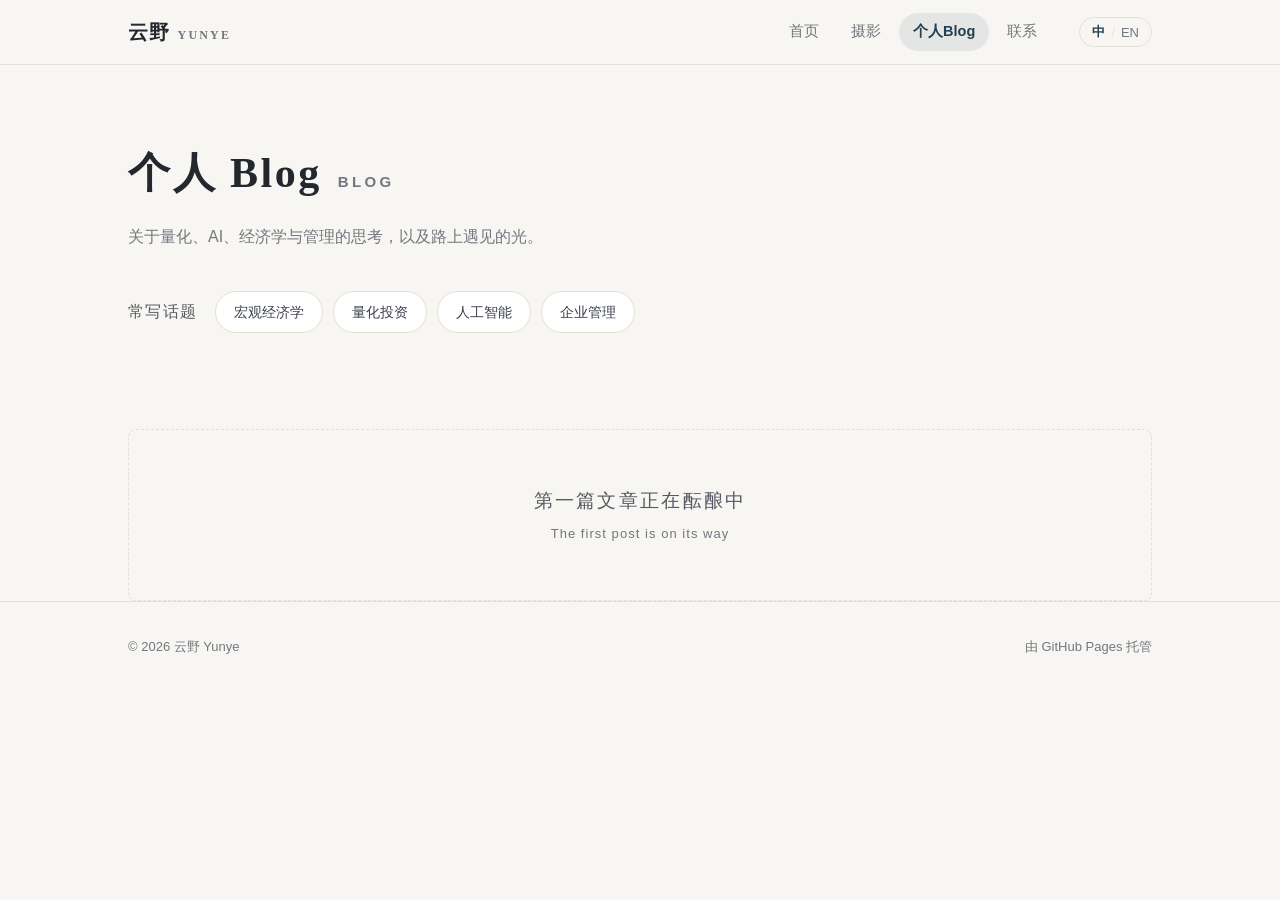
==== blog.html @ a6f7af93 "研究栏目改为个人 Blog：文章列表结构 + posts.js 登记机制 Co-Authored-By: Claude Fable 5 <noreply@anthropic.com>" ====
<!DOCTYPE html>
<html lang="zh-CN">
<head>
  <meta charset="UTF-8">
  <meta name="viewport" content="width=device-width, initial-scale=1.0">
  <title>个人Blog · 云野 Yunye</title>
  <meta name="description" content="云野的个人博客——量化、AI、经济学与管理的思考记录。">
  <link rel="icon" type="image/svg+xml" href="favicon.svg">
  <link rel="stylesheet" href="assets/css/style.css">
</head>
<body data-title-key="doc.title.blog">

  <header class="site-header">
    <nav class="nav container">
      <a class="brand" href="index.html">云野<span>Yunye</span></a>
      <ul class="nav-links">
        <li><a href="index.html" data-i18n="nav.home"></a></li>
        <li><a href="photography.html" data-i18n="nav.photography"></a></li>
        <li><a href="blog.html" data-i18n="nav.blog"></a></li>
        <li><a href="contact.html" data-i18n="nav.contact"></a></li>
      </ul>
      <button class="lang-toggle" type="button"><span class="zh on">中</span><span class="sep">/</span><span class="en">EN</span></button>
    </nav>
  </header>

  <main class="container">
    <div class="page-head">
      <h1><span data-i18n="blog.title"></span><span class="en" data-i18n="blog.title.en"></span></h1>
      <p class="sub" data-i18n="blog.sub"></p>
    </div>

    <div class="blog-topics">
      <span class="topics-label" data-i18n="blog.topics"></span>
      <div class="tags">
        <span class="tag" data-i18n="interest.1"></span>
        <span class="tag" data-i18n="interest.2"></span>
        <span class="tag" data-i18n="interest.3"></span>
        <span class="tag" data-i18n="interest.4"></span>
      </div>
    </div>

    <div id="post-list"></div>

    <div class="empty-state" id="blog-empty">
      <div class="zh" data-i18n="blog.empty"></div>
      <div class="en" data-i18n="blog.empty.en"></div>
    </div>
  </main>

  <footer class="site-footer">
    <div class="container">
      <div>© <span class="footer-year"></span> 云野 Yunye</div>
      <div data-i18n="footer.right"></div>
    </div>
  </footer>

  <script src="assets/js/i18n.js"></script>
  <script src="assets/js/photos.js"></script>
  <script src="assets/js/posts.js"></script>
  <script src="assets/js/main.js"></script>
</body>
</html>
---- assets/css/style.css ----
/* ============================================
   云野 Yunye — 个人网站
   风格：纸感、留白、深蓝点缀（呼应星空摄影）
   ============================================ */

:root {
  --paper: #f7f6f2;
  --paper-2: #efede6;
  --ink: #23272e;
  --muted: #73777f;
  --line: #e3e0d7;
  --accent: #33566e;
  --accent-deep: #243f51;
  --serif: "Songti SC", "STSong", "Noto Serif CJK SC", "Source Han Serif SC", Georgia, "Times New Roman", serif;
  --sans: -apple-system, BlinkMacSystemFont, "PingFang SC", "Helvetica Neue", "Segoe UI", "Microsoft YaHei", sans-serif;
  --maxw: 1080px;
}

* { margin: 0; padding: 0; box-sizing: border-box; }

html { scroll-behavior: smooth; }

body {
  background: var(--paper);
  color: var(--ink);
  font-family: var(--sans);
  font-size: 16px;
  line-height: 1.75;
  -webkit-font-smoothing: antialiased;
}

::selection { background: rgba(51, 86, 110, .18); }

a { color: var(--accent); text-decoration: none; }
a:hover { color: var(--accent-deep); }

img { display: block; max-width: 100%; }

.container { max-width: var(--maxw); margin: 0 auto; padding: 0 28px; }

/* ---------- 顶部导航 ---------- */
.site-header {
  position: sticky; top: 0; z-index: 50;
  background: rgba(247, 246, 242, .88);
  backdrop-filter: saturate(140%) blur(10px);
  border-bottom: 1px solid var(--line);
}
.nav { display: flex; align-items: center; height: 64px; gap: 28px; }
.brand {
  font-family: var(--serif); font-size: 20px; font-weight: 700;
  color: var(--ink); letter-spacing: .04em; margin-right: auto;
}
.brand span { font-size: 12px; color: var(--muted); letter-spacing: .18em; margin-left: 8px; text-transform: uppercase; }
.nav-links { display: flex; list-style: none; gap: 4px; }
.nav-links a {
  display: block; padding: 6px 14px; border-radius: 999px;
  color: var(--muted); font-size: 14.5px; transition: color .2s, background .2s;
}
.nav-links a:hover { color: var(--ink); background: var(--paper-2); }
.nav-links a.active { color: var(--accent-deep); background: rgba(51, 86, 110, .1); font-weight: 600; }

.lang-toggle {
  display: flex; align-items: center; gap: 6px;
  border: 1px solid var(--line); background: transparent; border-radius: 999px;
  padding: 5px 12px; cursor: pointer; font-size: 13px; color: var(--muted);
  font-family: var(--sans); transition: border-color .2s;
}
.lang-toggle:hover { border-color: var(--accent); }
.lang-toggle .on { color: var(--accent-deep); font-weight: 700; }
.lang-toggle .sep { color: var(--line); }

/* ---------- 首页 Hero ---------- */
.hero {
  display: grid; grid-template-columns: 1.25fr .9fr; gap: 64px;
  align-items: center; padding: 84px 0 72px;
}
.hero-eyebrow { font-size: 14px; letter-spacing: .12em; color: var(--muted); margin-bottom: 18px; }
.hero h1 {
  font-family: var(--serif); font-size: 64px; font-weight: 700;
  letter-spacing: .06em; line-height: 1.15;
}
.hero h1 .latin {
  display: block; font-size: 18px; font-weight: 400; color: var(--muted);
  letter-spacing: .3em; text-transform: uppercase; margin-top: 10px; font-family: var(--sans);
}
.hero-poem {
  margin: 30px 0 26px; padding-left: 18px; border-left: 3px solid var(--accent);
  font-family: var(--serif); font-size: 19px; color: var(--accent-deep);
}
.hero-poem cite { display: block; font-family: var(--sans); font-style: normal; font-size: 13px; color: var(--muted); margin-top: 6px; }
.hero-bio { color: #3c414a; max-width: 46ch; }
.hero-cta { display: flex; gap: 14px; margin-top: 36px; }
.btn {
  display: inline-block; padding: 11px 26px; border-radius: 999px; font-size: 14.5px;
  border: 1px solid var(--accent); transition: all .2s;
}
.btn-solid { background: var(--accent); color: #fff; }
.btn-solid:hover { background: var(--accent-deep); color: #fff; }
.btn-ghost { color: var(--accent-deep); background: transparent; }
.btn-ghost:hover { background: rgba(51, 86, 110, .08); }

.hero-avatar { position: relative; }
.hero-avatar img {
  width: 100%; aspect-ratio: 4 / 5; object-fit: cover; object-position: 100% 50%;
  border-radius: 6px; box-shadow: 0 24px 60px -24px rgba(35, 39, 46, .45);
}
.hero-avatar::after {
  content: ""; position: absolute; inset: 0; border-radius: 6px;
  box-shadow: inset 0 0 0 1px rgba(255, 255, 255, .25); pointer-events: none;
}

/* ---------- 通用版块 ---------- */
.section { padding: 56px 0; border-top: 1px solid var(--line); }
.section-title {
  font-family: var(--serif); font-size: 28px; letter-spacing: .05em;
  display: flex; align-items: baseline; gap: 14px; margin-bottom: 30px;
}
.section-title::after { content: ""; flex: 1; height: 1px; background: var(--line); }
.section-title .en { font-family: var(--sans); font-size: 13px; color: var(--muted); letter-spacing: .2em; text-transform: uppercase; }

.two-col { display: grid; grid-template-columns: 1fr 1fr; gap: 40px; }
.prose p { color: #3c414a; margin-bottom: 14px; }

/* 教育经历 */
.edu-item { display: grid; grid-template-columns: 150px 1fr; gap: 8px 24px; padding: 18px 0; border-bottom: 1px dashed var(--line); }
.edu-item:last-child { border-bottom: none; }
.edu-time { font-size: 13.5px; color: var(--muted); font-variant-numeric: tabular-nums; padding-top: 3px; }
.edu-name { font-weight: 600; font-size: 16.5px; }
.edu-note { font-size: 13.5px; color: var(--accent); margin-top: 2px; }

/* 兴趣标签 */
.tags { display: flex; flex-wrap: wrap; gap: 10px; }
.tag {
  padding: 8px 18px; border: 1px solid var(--line); border-radius: 999px;
  font-size: 14px; color: #3c414a; background: #fff; transition: all .2s;
}
.tag:hover { border-color: var(--accent); color: var(--accent-deep); }

/* 首页精选摄影 */
.featured-card {
  display: grid; grid-template-columns: 1fr 1fr; overflow: hidden;
  border: 1px solid var(--line); border-radius: 8px; background: #fff;
  transition: box-shadow .25s, transform .25s;
}
.featured-card:hover { box-shadow: 0 20px 50px -20px rgba(35, 39, 46, .3); transform: translateY(-3px); }
.featured-card img { width: 100%; height: 100%; object-fit: cover; aspect-ratio: 4/3; }
.featured-body { padding: 34px 32px; display: flex; flex-direction: column; justify-content: center; }
.featured-body h3 { font-family: var(--serif); font-size: 22px; margin-bottom: 8px; }
.featured-body .meta { font-size: 13px; color: var(--muted); margin-bottom: 14px; }
.featured-body p { font-size: 14.5px; color: #3c414a; margin-bottom: 20px; }
.featured-link { font-size: 14px; font-weight: 600; }

/* ---------- 页头（内页） ---------- */
.page-head { padding: 72px 0 40px; }
.page-head h1 { font-family: var(--serif); font-size: 42px; letter-spacing: .06em; }
.page-head h1 .en { font-family: var(--sans); font-size: 15px; color: var(--muted); letter-spacing: .22em; text-transform: uppercase; margin-left: 16px; }
.page-head .sub { color: var(--muted); margin-top: 12px; max-width: 60ch; }

/* ---------- 摄影画廊 ---------- */
.filter-bar { display: flex; flex-wrap: wrap; gap: 8px; padding-bottom: 28px; border-bottom: 1px solid var(--line); margin-bottom: 34px; }
.filter-btn {
  border: 1px solid transparent; background: transparent; border-radius: 999px;
  padding: 7px 18px; font-size: 14px; color: var(--muted); cursor: pointer;
  font-family: var(--sans); transition: all .2s;
}
.filter-btn:hover { color: var(--ink); background: var(--paper-2); }
.filter-btn.active { color: #fff; background: var(--accent); }

.gallery { columns: 3; column-gap: 22px; padding-bottom: 72px; }
.photo-card {
  break-inside: avoid; margin-bottom: 22px; border-radius: 6px; overflow: hidden;
  background: #fff; border: 1px solid var(--line); cursor: zoom-in;
  transition: box-shadow .25s, transform .25s;
}
.photo-card:hover { box-shadow: 0 18px 44px -18px rgba(35, 39, 46, .35); transform: translateY(-2px); }
.photo-card .thumb { overflow: hidden; }
.photo-card img { width: 100%; transition: transform .5s ease; }
.photo-card:hover img { transform: scale(1.03); }
.photo-info { padding: 14px 16px 16px; }
.photo-info h3 { font-family: var(--serif); font-size: 16.5px; }
.photo-info .meta { font-size: 12.5px; color: var(--muted); margin-top: 3px; }
.photo-info .desc { font-size: 13.5px; color: #4a4f57; margin-top: 8px; }

.photo-placeholder {
  break-inside: avoid; margin-bottom: 22px; border-radius: 6px;
  border: 1.5px dashed var(--line); min-height: 220px;
  display: flex; flex-direction: column; align-items: center; justify-content: center; gap: 8px;
  color: var(--muted); font-size: 14px; background: rgba(255, 255, 255, .5);
}
.photo-placeholder .cat { font-family: var(--serif); font-size: 17px; letter-spacing: .1em; }

/* 灯箱 */
.lightbox {
  position: fixed; inset: 0; z-index: 100; display: none;
  background: rgba(18, 21, 25, .94); backdrop-filter: blur(6px);
}
.lightbox.open { display: flex; align-items: center; justify-content: center; }
.lightbox-inner { max-width: min(1200px, 92vw); max-height: 90vh; display: flex; flex-direction: column; }
.lightbox-inner img { max-height: 74vh; width: auto; max-width: 100%; object-fit: contain; margin: 0 auto; border-radius: 4px; }
.lightbox-caption { color: #d8d5cc; text-align: center; padding: 18px 20px 4px; }
.lightbox-caption h3 { font-family: var(--serif); font-size: 18px; color: #fff; }
.lightbox-caption .meta { font-size: 13px; color: #9aa0a8; margin-top: 4px; }
.lightbox-caption .desc { font-size: 13.5px; margin-top: 8px; }
.lb-btn {
  position: absolute; border: none; background: rgba(255, 255, 255, .08); color: #e8e6df;
  width: 46px; height: 46px; border-radius: 50%; font-size: 20px; cursor: pointer;
  display: flex; align-items: center; justify-content: center; transition: background .2s;
}
.lb-btn:hover { background: rgba(255, 255, 255, .2); }
.lb-close { top: 26px; right: 26px; }
.lb-prev { left: 26px; top: 50%; transform: translateY(-50%); }
.lb-next { right: 26px; top: 50%; transform: translateY(-50%); }

/* ---------- 研究方向卡片 ---------- */
.dir-grid { display: grid; grid-template-columns: 1fr 1fr; gap: 20px; }
.dir-card {
  border: 1px solid var(--line); border-radius: 8px; background: #fff; padding: 26px 28px;
  transition: box-shadow .25s, transform .25s;
}
.dir-card:hover { box-shadow: 0 16px 40px -18px rgba(35, 39, 46, .25); transform: translateY(-2px); }
.dir-card h3 { font-family: var(--serif); font-size: 19px; margin-bottom: 6px; }
.dir-card .en { font-size: 12px; color: var(--muted); letter-spacing: .14em; text-transform: uppercase; }
.dir-card p { font-size: 14px; color: #4a4f57; margin-top: 12px; }

.empty-state {
  margin-top: 44px; border: 1.5px dashed var(--line); border-radius: 8px;
  padding: 54px 30px; text-align: center; color: var(--muted);
}
.empty-state .zh { font-family: var(--serif); font-size: 19px; letter-spacing: .12em; color: #565b63; }
.empty-state .en { font-size: 13px; margin-top: 6px; letter-spacing: .08em; }

/* ---------- 博客 ---------- */
.blog-topics { display: flex; align-items: center; gap: 18px; margin-bottom: 44px; flex-wrap: wrap; }
.blog-topics .topics-label { font-family: var(--serif); font-size: 16px; color: #565b63; letter-spacing: .08em; }

#post-list { padding-bottom: 8px; }
.post-item {
  display: grid; grid-template-columns: 150px 1fr; gap: 6px 28px;
  padding: 24px 0; border-bottom: 1px dashed var(--line); color: var(--ink);
}
.post-item h3 { font-family: var(--serif); font-size: 20px; transition: color .2s; }
.post-item:hover h3 { color: var(--accent-deep); }
.post-date { font-size: 13.5px; color: var(--muted); font-variant-numeric: tabular-nums; padding-top: 5px; }
.post-excerpt { font-size: 14px; color: #4a4f57; margin-top: 6px; }
.post-more { display: inline-block; font-size: 13px; color: var(--accent); margin-top: 8px; }

/* ---------- 联系页 ---------- */
.contact-grid { display: grid; grid-template-columns: 1fr 1fr; gap: 20px; max-width: 760px; }
.contact-card {
  display: flex; align-items: center; gap: 18px;
  border: 1px solid var(--line); border-radius: 8px; background: #fff; padding: 24px 26px;
  transition: box-shadow .25s, transform .25s;
}
.contact-card:hover { box-shadow: 0 16px 40px -18px rgba(35, 39, 46, .25); transform: translateY(-2px); }
.contact-card .icon {
  width: 46px; height: 46px; border-radius: 12px; flex-shrink: 0;
  background: rgba(51, 86, 110, .1); color: var(--accent-deep);
  display: flex; align-items: center; justify-content: center;
}
.contact-card h3 { font-size: 16px; }
.contact-card .val { font-size: 13.5px; color: var(--muted); margin-top: 2px; word-break: break-all; }
.qr-grid { display: flex; gap: 20px; margin-top: 24px; flex-wrap: wrap; }
.qr-item { width: 180px; }
.qr-item .qr-box {
  width: 180px; height: 180px; border: 1.5px dashed var(--line); border-radius: 8px;
  display: flex; align-items: center; justify-content: center; text-align: center;
  color: var(--muted); font-size: 12.5px; background: rgba(255, 255, 255, .5); padding: 12px;
}
.qr-item img { width: 180px; height: 180px; object-fit: cover; border-radius: 8px; border: 1px solid var(--line); }
.qr-item .label { text-align: center; font-size: 13.5px; color: #4a4f57; margin-top: 10px; }

/* ---------- 页脚 ---------- */
.site-footer {
  border-top: 1px solid var(--line); padding: 34px 0 44px;
  color: var(--muted); font-size: 13px;
}
.site-footer .container { display: flex; justify-content: space-between; gap: 16px; flex-wrap: wrap; }

/* ---------- 响应式 ---------- */
@media (max-width: 860px) {
  .hero { grid-template-columns: 1fr; gap: 40px; padding: 56px 0 48px; }
  .hero h1 { font-size: 46px; }
  .hero-avatar { max-width: 380px; }
  .two-col, .dir-grid, .contact-grid, .featured-card { grid-template-columns: 1fr; }
  .gallery { columns: 2; column-gap: 16px; }
  .nav { gap: 12px; }
  .nav-links a { padding: 6px 10px; font-size: 13.5px; }
}
@media (max-width: 560px) {
  .gallery { columns: 1; }
  .brand span { display: none; }
  .page-head h1 { font-size: 32px; }
  .hero-cta { flex-wrap: wrap; }
  .edu-item, .post-item { grid-template-columns: 1fr; gap: 2px; }
}
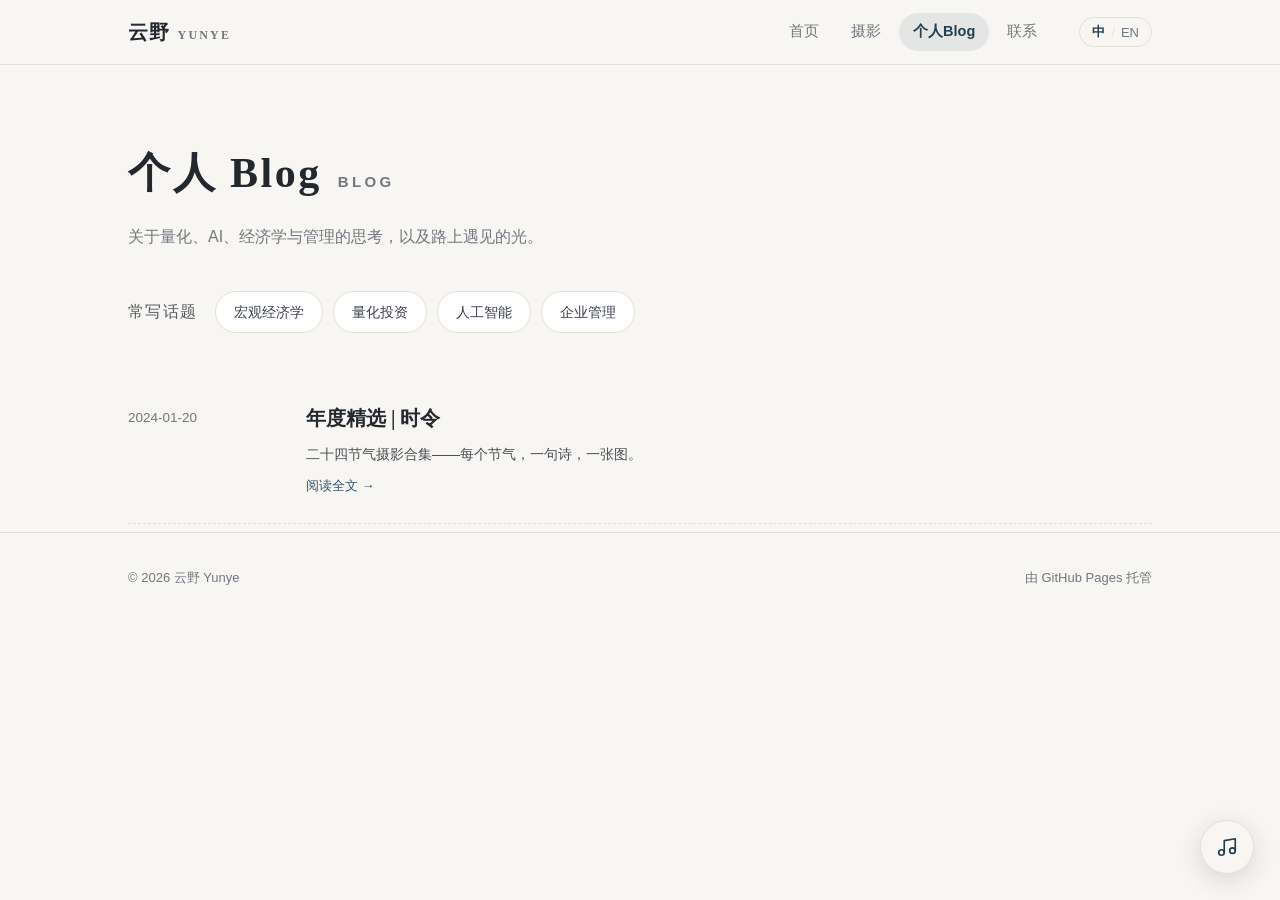
==== commit ff70df01: "新增本地音乐播放器：右下角圆形按钮（点击播放、两首随机）+ macOS 风格同步歌词条 Co-Authored-By: Claude Fable 5 <noreply@anthropic.com>" ====
--- a/blog.html
+++ b/blog.html
@@ -58,5 +58,7 @@
   <script src="assets/js/photos.js"></script>
   <script src="assets/js/posts.js"></script>
   <script src="assets/js/main.js"></script>
+  <script src="assets/js/lyrics.js"></script>
+  <script src="assets/js/player.js"></script>
 </body>
 </html>
--- a/assets/css/style.css
+++ b/assets/css/style.css
@@ -244,6 +244,26 @@
 .post-excerpt { font-size: 14px; color: #4a4f57; margin-top: 6px; }
 .post-more { display: inline-block; font-size: 13px; color: var(--accent); margin-top: 8px; }
 
+/* ---------- 文章页 ---------- */
+.article { max-width: 720px; margin: 0 auto; padding-bottom: 72px; }
+.article-head { text-align: center; padding: 64px 0 44px; }
+.article-head h1 { font-family: var(--serif); font-size: 34px; letter-spacing: .08em; }
+.article-meta { color: var(--muted); font-size: 13.5px; margin-top: 14px; letter-spacing: .06em; }
+.article-intro { text-align: center; color: #3c414a; font-size: 15px; line-height: 2.2; padding-bottom: 24px; }
+.term-block { margin: 60px 0; }
+.term-name {
+  text-align: center; font-family: var(--serif); font-size: 24px;
+  letter-spacing: .3em; text-indent: .3em; color: var(--accent-deep);
+}
+.term-name .en {
+  display: block; font-family: var(--sans); font-size: 11px; letter-spacing: .22em;
+  color: var(--muted); margin-top: 8px; text-transform: uppercase; text-indent: 0;
+}
+.term-verse { text-align: center; color: #565b63; font-size: 14.5px; letter-spacing: .12em; margin: 16px 0 24px; }
+.term-block img { border-radius: 6px; width: 100%; }
+.article-outro { text-align: center; font-family: var(--serif); font-size: 16.5px; line-height: 2.4; color: #3c414a; margin: 70px 0 34px; }
+.article-credits { text-align: center; color: var(--muted); font-size: 13px; letter-spacing: .12em; }
+
 /* ---------- 联系页 ---------- */
 .contact-grid { display: grid; grid-template-columns: 1fr 1fr; gap: 20px; max-width: 760px; }
 .contact-card {
@@ -275,6 +295,56 @@
   color: var(--muted); font-size: 13px;
 }
 .site-footer .container { display: flex; justify-content: space-between; gap: 16px; flex-wrap: wrap; }
+
+/* ---------- 音乐播放器 ---------- */
+.music-player {
+  position: fixed; right: 26px; bottom: 26px; z-index: 950;
+  width: 54px; height: 54px; border-radius: 50%;
+  background: var(--paper); border: 1px solid var(--line); cursor: pointer;
+  box-shadow: 0 6px 24px rgba(32,36,42,.14);
+  display: flex; align-items: center; justify-content: center;
+  transition: transform .2s, box-shadow .2s;
+}
+.music-player:hover { transform: translateY(-2px); box-shadow: 0 10px 30px rgba(32,36,42,.18); }
+.mp-note { width: 22px; height: 22px; color: var(--accent-deep); }
+.mp-eq { display: none; align-items: flex-end; gap: 3px; height: 18px; }
+.mp-eq i { width: 3px; height: 7px; border-radius: 2px; background: var(--accent); animation: mpEq 1s ease-in-out infinite; }
+.mp-eq i:nth-child(2) { animation-delay: .18s; }
+.mp-eq i:nth-child(3) { animation-delay: .36s; }
+.music-player.playing .mp-note { display: none; }
+.music-player.playing .mp-eq { display: flex; }
+.mp-ring { position: absolute; inset: -3px; border-radius: 50%; border: 2px solid transparent; pointer-events: none; }
+.music-player.playing .mp-ring { border-top-color: var(--accent); animation: mpSpin 2.6s linear infinite; }
+@keyframes mpSpin { to { transform: rotate(360deg); } }
+@keyframes mpEq { 0%, 100% { height: 6px; } 50% { height: 17px; } }
+
+/* 当前曲目标签 */
+.mp-chip {
+  position: fixed; right: 90px; bottom: 41px; z-index: 949;
+  font-size: 12.5px; letter-spacing: .06em; color: #565b63;
+  background: rgba(252,250,246,.85); backdrop-filter: blur(10px); -webkit-backdrop-filter: blur(10px);
+  border: 1px solid var(--line); border-radius: 999px; padding: 6px 14px;
+  opacity: 0; transform: translateX(6px); transition: opacity .3s, transform .3s; pointer-events: none;
+}
+.mp-chip.show { opacity: 1; transform: none; }
+
+/* macOS 风格歌词条 */
+.lyrics-bar {
+  position: fixed; top: 76px; left: 50%; z-index: 940;
+  transform: translate(-50%, -10px);
+  max-width: min(640px, calc(100vw - 40px));
+  padding: 11px 26px; border-radius: 999px;
+  background: rgba(252,250,246,.72); backdrop-filter: blur(16px) saturate(1.5); -webkit-backdrop-filter: blur(16px) saturate(1.5);
+  border: 1px solid rgba(224,219,208,.9); box-shadow: 0 8px 30px rgba(32,36,42,.10);
+  font-family: var(--serif); font-size: 15.5px; letter-spacing: .1em; color: #33373e;
+  text-align: center; white-space: nowrap; overflow: hidden; text-overflow: ellipsis;
+  opacity: 0; pointer-events: none;
+  transition: opacity .4s ease, transform .4s ease;
+}
+.lyrics-bar.show { opacity: 1; transform: translate(-50%, 0); }
+.lb-line { display: inline-block; max-width: 100%; overflow: hidden; text-overflow: ellipsis; vertical-align: bottom; }
+.lb-line.lb-anim { animation: lbIn .5s ease both; }
+@keyframes lbIn { from { opacity: 0; transform: translateY(8px); } to { opacity: 1; transform: none; } }
 
 /* ---------- 响应式 ---------- */
 @media (max-width: 860px) {
@@ -292,4 +362,7 @@
   .page-head h1 { font-size: 32px; }
   .hero-cta { flex-wrap: wrap; }
   .edu-item, .post-item { grid-template-columns: 1fr; gap: 2px; }
-}
+  .music-player { width: 48px; height: 48px; right: 18px; bottom: 18px; }
+  .mp-chip { right: 76px; bottom: 29px; }
+  .lyrics-bar { top: 68px; font-size: 14px; padding: 9px 18px; letter-spacing: .06em; }
+}
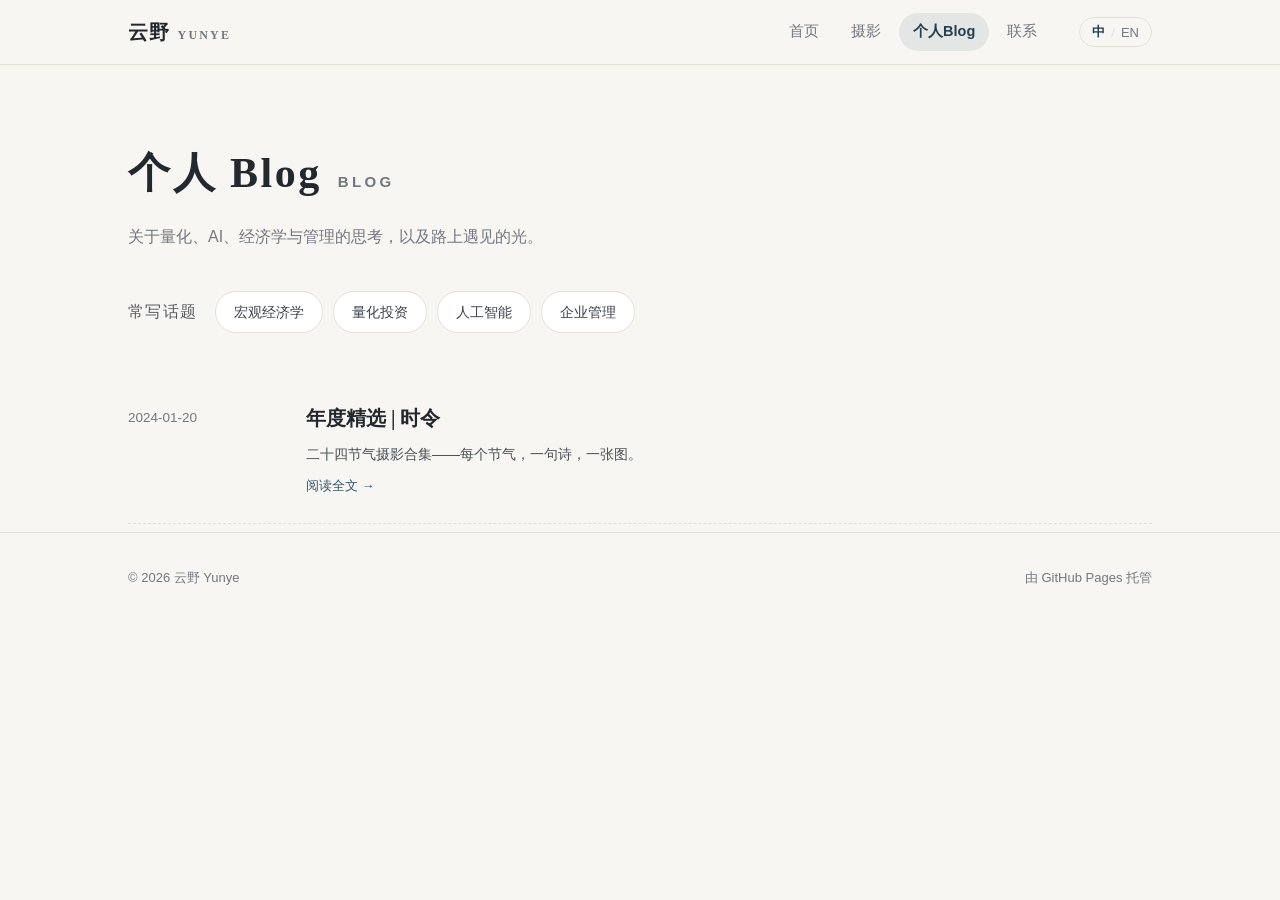
==== commit 84cc1e86: "回滚音乐播放器：移除播放器、歌词条、音频与 PJAX 无刷新切换 Co-Authored-By: Claude Fable 5 <noreply@anthropic.com>" ====
--- a/blog.html
+++ b/blog.html
@@ -58,7 +58,5 @@
   <script src="assets/js/photos.js"></script>
   <script src="assets/js/posts.js"></script>
   <script src="assets/js/main.js"></script>
-  <script src="assets/js/lyrics.js"></script>
-  <script src="assets/js/player.js"></script>
 </body>
 </html>
--- a/assets/css/style.css
+++ b/assets/css/style.css
@@ -296,56 +296,6 @@
 }
 .site-footer .container { display: flex; justify-content: space-between; gap: 16px; flex-wrap: wrap; }
 
-/* ---------- 音乐播放器 ---------- */
-.music-player {
-  position: fixed; right: 26px; bottom: 26px; z-index: 950;
-  width: 54px; height: 54px; border-radius: 50%;
-  background: var(--paper); border: 1px solid var(--line); cursor: pointer;
-  box-shadow: 0 6px 24px rgba(32,36,42,.14);
-  display: flex; align-items: center; justify-content: center;
-  transition: transform .2s, box-shadow .2s;
-}
-.music-player:hover { transform: translateY(-2px); box-shadow: 0 10px 30px rgba(32,36,42,.18); }
-.mp-note { width: 22px; height: 22px; color: var(--accent-deep); }
-.mp-eq { display: none; align-items: flex-end; gap: 3px; height: 18px; }
-.mp-eq i { width: 3px; height: 7px; border-radius: 2px; background: var(--accent); animation: mpEq 1s ease-in-out infinite; }
-.mp-eq i:nth-child(2) { animation-delay: .18s; }
-.mp-eq i:nth-child(3) { animation-delay: .36s; }
-.music-player.playing .mp-note { display: none; }
-.music-player.playing .mp-eq { display: flex; }
-.mp-ring { position: absolute; inset: -3px; border-radius: 50%; border: 2px solid transparent; pointer-events: none; }
-.music-player.playing .mp-ring { border-top-color: var(--accent); animation: mpSpin 2.6s linear infinite; }
-@keyframes mpSpin { to { transform: rotate(360deg); } }
-@keyframes mpEq { 0%, 100% { height: 6px; } 50% { height: 17px; } }
-
-/* 当前曲目标签 */
-.mp-chip {
-  position: fixed; right: 90px; bottom: 41px; z-index: 949;
-  font-size: 12.5px; letter-spacing: .06em; color: #565b63;
-  background: rgba(252,250,246,.85); backdrop-filter: blur(10px); -webkit-backdrop-filter: blur(10px);
-  border: 1px solid var(--line); border-radius: 999px; padding: 6px 14px;
-  opacity: 0; transform: translateX(6px); transition: opacity .3s, transform .3s; pointer-events: none;
-}
-.mp-chip.show { opacity: 1; transform: none; }
-
-/* macOS 风格歌词条 */
-.lyrics-bar {
-  position: fixed; top: 76px; left: 50%; z-index: 940;
-  transform: translate(-50%, -10px);
-  max-width: min(640px, calc(100vw - 40px));
-  padding: 11px 26px; border-radius: 999px;
-  background: rgba(252,250,246,.72); backdrop-filter: blur(16px) saturate(1.5); -webkit-backdrop-filter: blur(16px) saturate(1.5);
-  border: 1px solid rgba(224,219,208,.9); box-shadow: 0 8px 30px rgba(32,36,42,.10);
-  font-family: var(--serif); font-size: 15.5px; letter-spacing: .1em; color: #33373e;
-  text-align: center; white-space: nowrap; overflow: hidden; text-overflow: ellipsis;
-  opacity: 0; pointer-events: none;
-  transition: opacity .4s ease, transform .4s ease;
-}
-.lyrics-bar.show { opacity: 1; transform: translate(-50%, 0); }
-.lb-line { display: inline-block; max-width: 100%; overflow: hidden; text-overflow: ellipsis; vertical-align: bottom; }
-.lb-line.lb-anim { animation: lbIn .5s ease both; }
-@keyframes lbIn { from { opacity: 0; transform: translateY(8px); } to { opacity: 1; transform: none; } }
-
 /* ---------- 响应式 ---------- */
 @media (max-width: 860px) {
   .hero { grid-template-columns: 1fr; gap: 40px; padding: 56px 0 48px; }
@@ -362,7 +312,4 @@
   .page-head h1 { font-size: 32px; }
   .hero-cta { flex-wrap: wrap; }
   .edu-item, .post-item { grid-template-columns: 1fr; gap: 2px; }
-  .music-player { width: 48px; height: 48px; right: 18px; bottom: 18px; }
-  .mp-chip { right: 76px; bottom: 29px; }
-  .lyrics-bar { top: 68px; font-size: 14px; padding: 9px 18px; letter-spacing: .06em; }
-}
+}
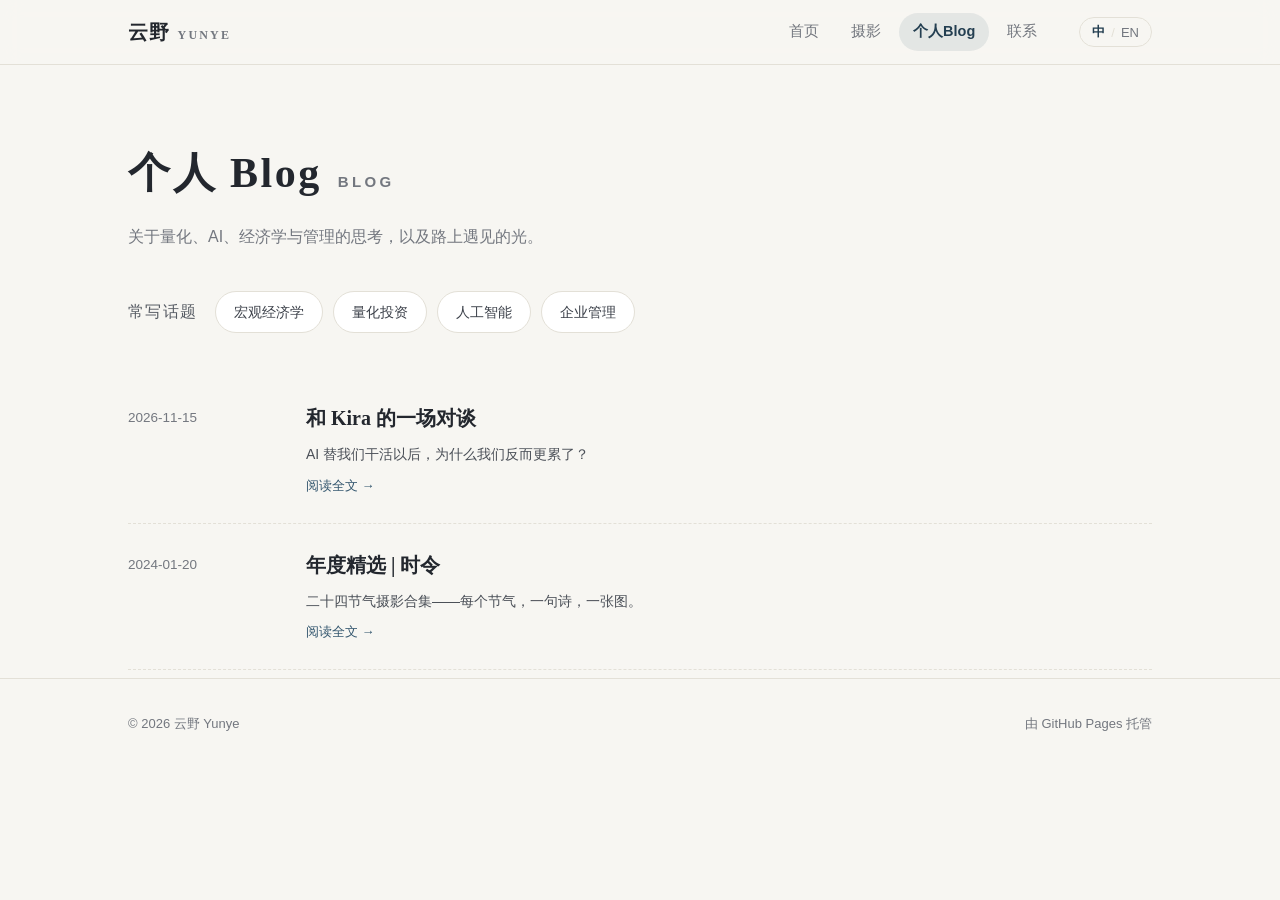
==== commit c0bb7d5b: "博客页改用新的列表脚本地址，避免浏览器继续显示旧标题。 Co-authored-by: Cursor <cursoragent@cursor.com>" ====
--- a/blog.html
+++ b/blog.html
@@ -56,7 +56,7 @@
 
   <script src="assets/js/i18n.js"></script>
   <script src="assets/js/photos.js"></script>
-  <script src="assets/js/posts.js"></script>
+  <script src="assets/js/posts.js?v=20261117"></script>
   <script src="assets/js/main.js"></script>
 </body>
 </html>
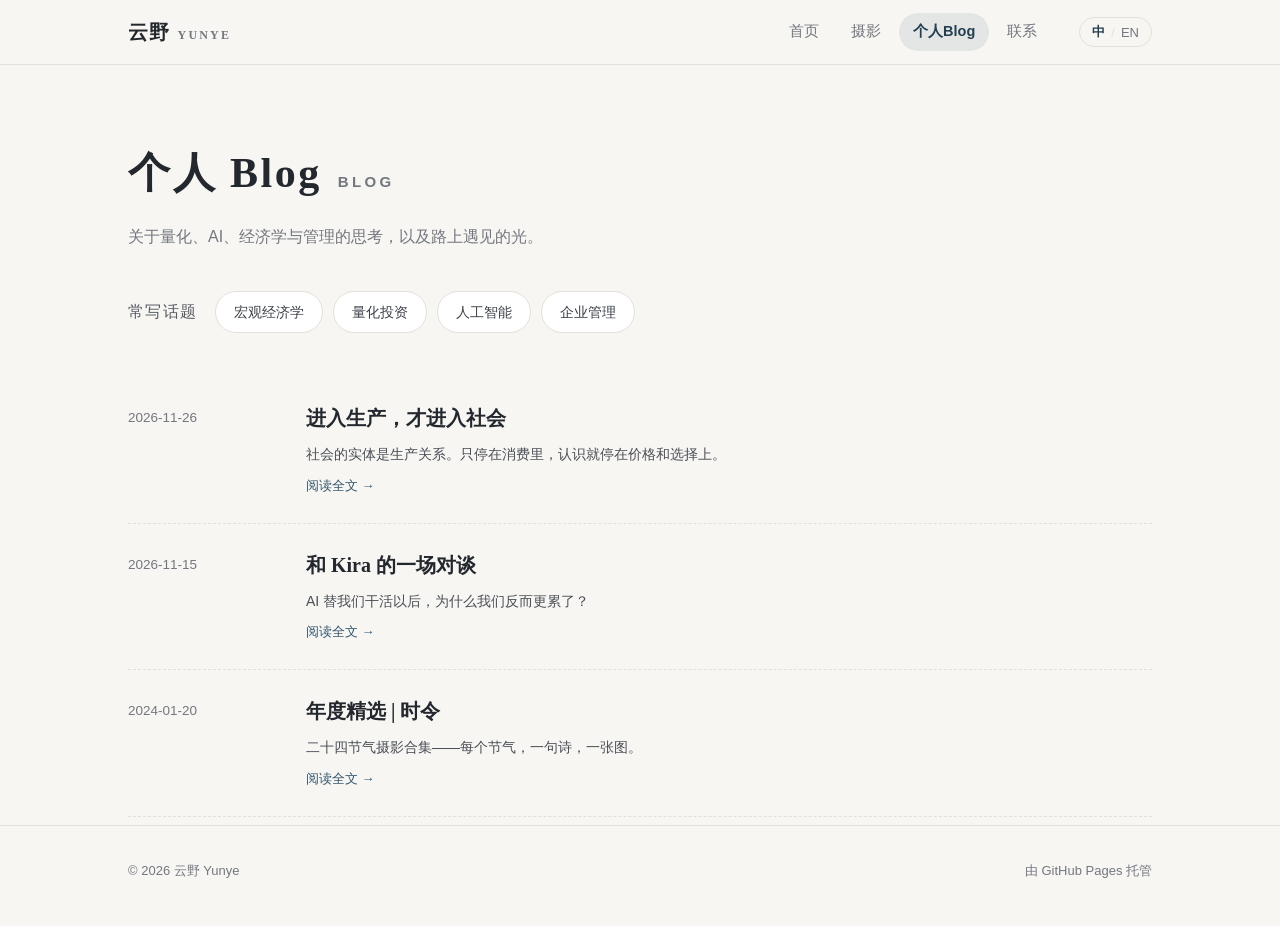
==== commit 241470ea: "把《进入生产，才进入社会》排进博客，让这篇笔记从列表能打开。" ====
--- a/blog.html
+++ b/blog.html
@@ -56,7 +56,7 @@
 
   <script src="assets/js/i18n.js"></script>
   <script src="assets/js/photos.js"></script>
-  <script src="assets/js/posts.js?v=20261117"></script>
+  <script src="assets/js/posts.js?v=20261126"></script>
   <script src="assets/js/main.js"></script>
 </body>
 </html>
--- a/assets/css/style.css
+++ b/assets/css/style.css
@@ -264,6 +264,44 @@
 .article-outro { text-align: center; font-family: var(--serif); font-size: 16.5px; line-height: 2.4; color: #3c414a; margin: 70px 0 34px; }
 .article-credits { text-align: center; color: var(--muted); font-size: 13px; letter-spacing: .12em; }
 
+/* 读书笔记：长文 */
+.essay { padding-bottom: 88px; }
+.essay .article-head { padding-bottom: 12px; }
+.essay-kicker {
+  font-size: 12px; letter-spacing: .32em; color: var(--accent); margin-bottom: 18px;
+}
+.essay .article-head h1 {
+  font-size: 40px; font-weight: 600; letter-spacing: .14em; line-height: 1.4;
+}
+.essay-en {
+  margin-top: 16px; font-size: 12px; letter-spacing: .16em;
+  text-transform: uppercase; color: var(--muted);
+}
+.essay-deck {
+  font-family: var(--serif); font-size: 18px; line-height: 2; color: var(--accent-deep);
+  text-align: center; max-width: 26em; margin: 28px auto 0;
+}
+.essay-rule { width: 36px; height: 1px; background: var(--accent); border: 0; margin: 40px auto 0; }
+.essay section { margin-top: 52px; }
+.essay h2 {
+  font-family: var(--serif); font-weight: 600; font-size: 22px; letter-spacing: .06em;
+  line-height: 1.55; margin-bottom: 28px; padding-top: 28px; border-top: 1px solid var(--line);
+}
+.essay h2 span {
+  display: block; font-family: var(--sans); font-size: 12px; font-weight: 600;
+  letter-spacing: .22em; color: var(--accent); margin-bottom: 10px;
+}
+.essay p {
+  font-size: 17px; line-height: 2.05; color: #2c3138; margin: 0 0 1.15em;
+}
+.essay .pull {
+  margin: 8px 0 36px; padding: 2px 0 2px 20px; border-left: 2px solid var(--accent);
+  font-family: var(--serif); font-size: 20px; line-height: 1.85; color: var(--accent-deep);
+}
+.essay .article-credits { margin-top: 72px; }
+.essay .article-credits a { color: var(--muted); border-bottom: 1px solid var(--line); }
+.essay .article-credits a:hover { color: var(--accent-deep); }
+
 /* ---------- 联系页 ---------- */
 .contact-grid { display: grid; grid-template-columns: 1fr 1fr; gap: 20px; max-width: 760px; }
 .contact-card {
@@ -310,6 +348,9 @@
   .gallery { columns: 1; }
   .brand span { display: none; }
   .page-head h1 { font-size: 32px; }
+  .essay .article-head h1 { font-size: 30px; letter-spacing: .08em; }
+  .essay-deck { font-size: 16px; }
+  .essay p { font-size: 16px; }
   .hero-cta { flex-wrap: wrap; }
   .edu-item, .post-item { grid-template-columns: 1fr; gap: 2px; }
 }
